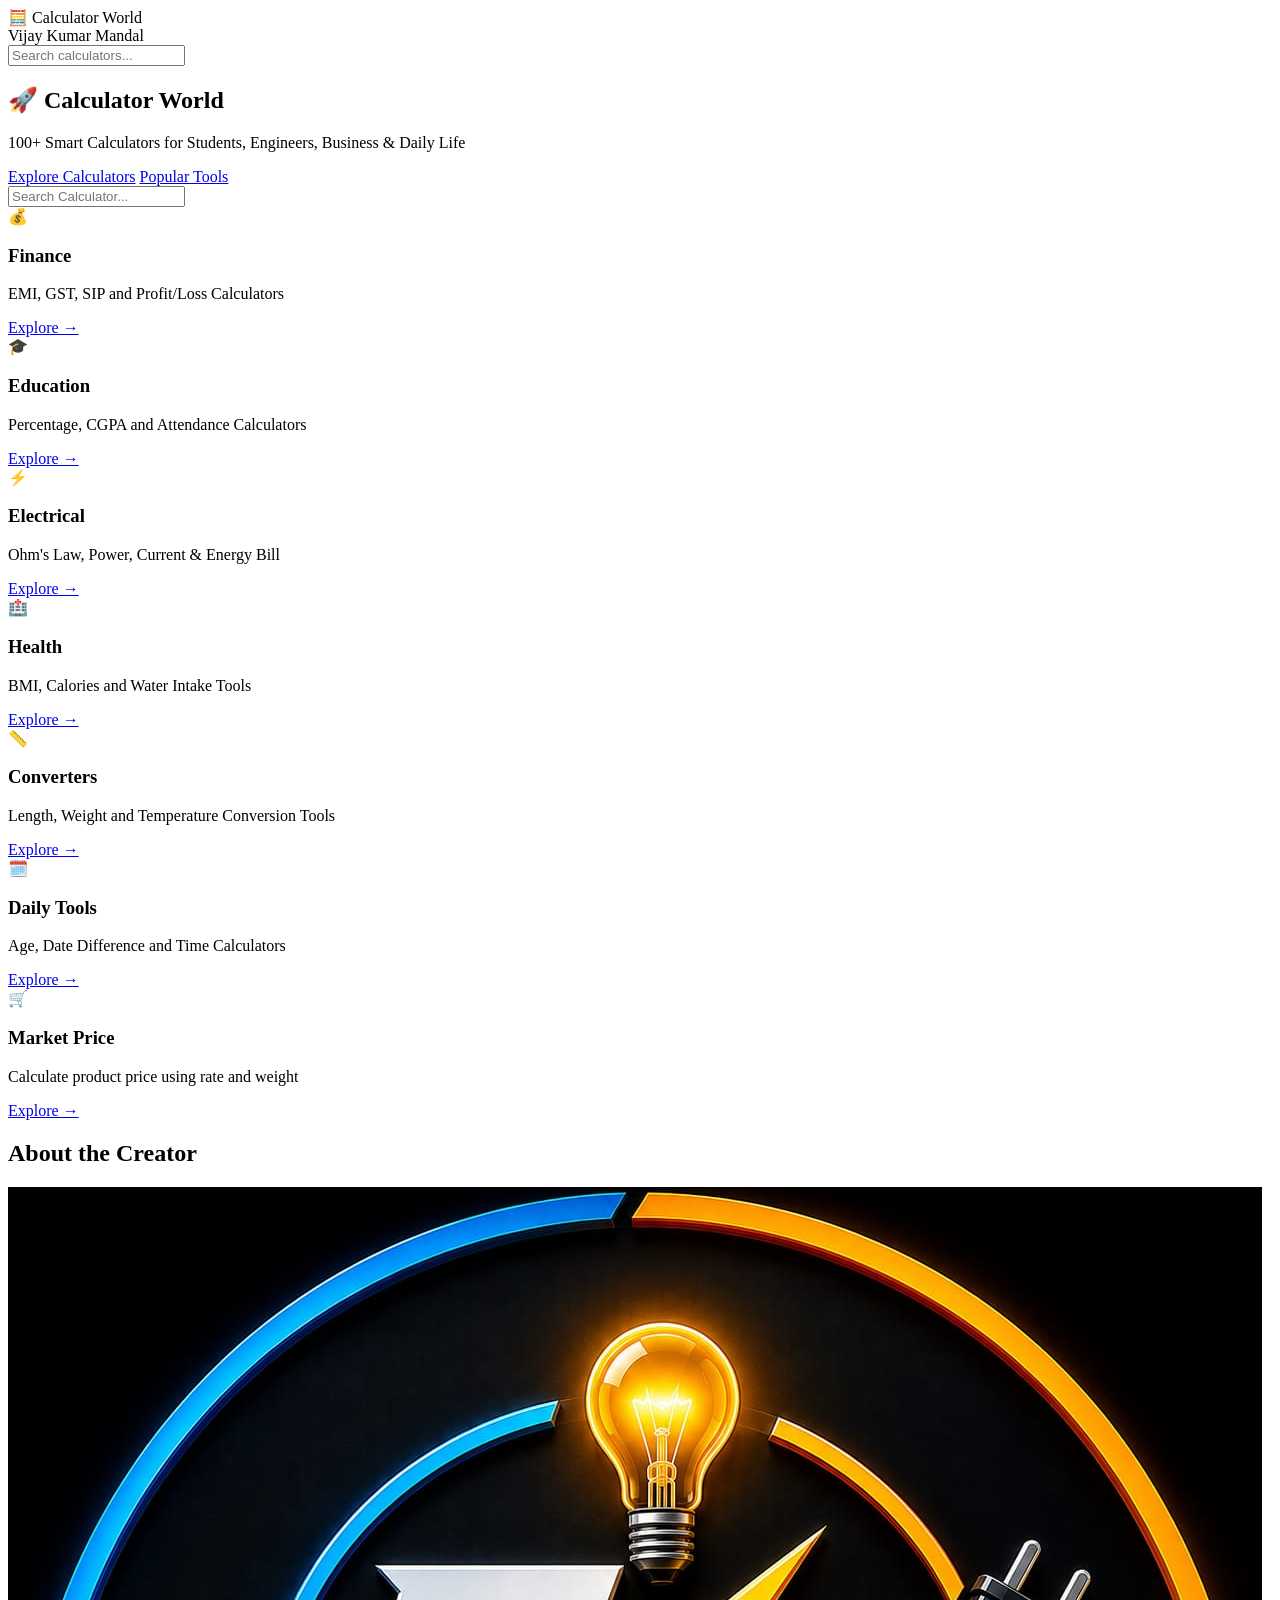
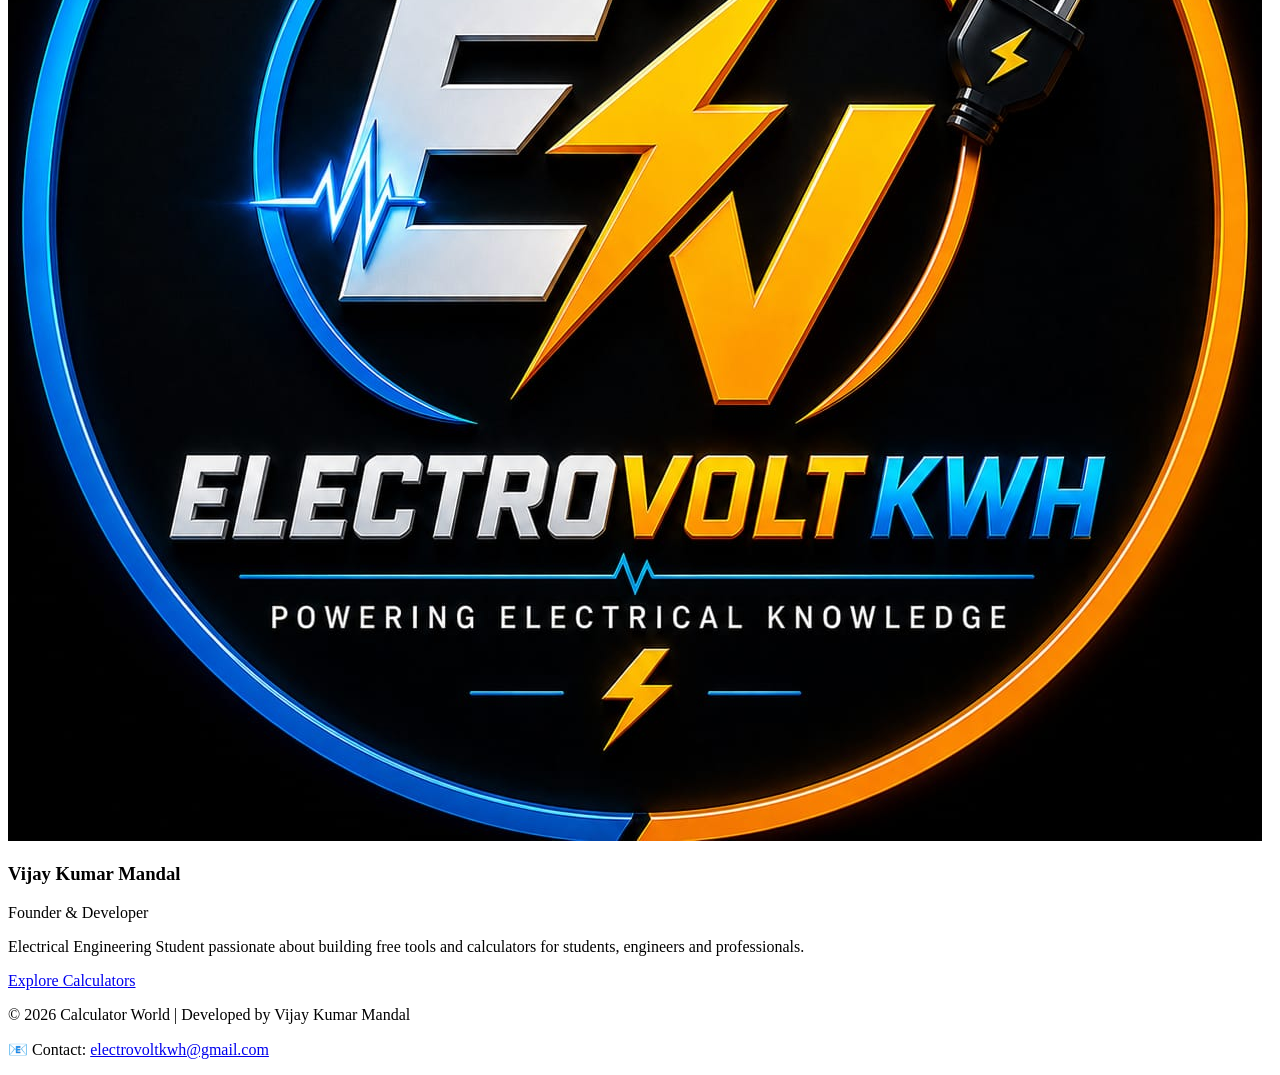
==== index.html @ 646f83fa "Add contact information to footer" ====
<!DOCTYPE html>
<html lang="en">
<head>
<meta charset="UTF-8">
<meta name="viewport" content="width=device-width, initial-scale=1.0">
<title>Calculator World</title>
<link rel="stylesheet" href="style.css">
    <head>
<meta charset="UTF-8">
<meta name="viewport" content="width=device-width, initial-scale=1.0">
<title>Calculator World</title>
<link rel="stylesheet" href="style.css">
</head>
</head>
<body>

<header>
    <div class="logo">🧮 Calculator World</div>
<div class="owner-name">Vijay Kumar Mandal</div>
    <input type="text" id="searchBox" placeholder="Search calculators...">
</header>

<section class="hero">
    <h1>🚀 Calculator World</h1>

    <p>
        100+ Smart Calculators for Students,
        Engineers, Business & Daily Life
    </p>

    <div class="hero-buttons">
        <a href="#categories" class="btn">Explore Calculators</a>
        <a href="#popular" class="btn2">Popular Tools</a>
    </div>
</section>
    <div class="search-box">
    <input
    type="text"
    placeholder="Search Calculator...">
</div>

<section class="categories">

  <div class="category-card finance">

    <div class="card-icon">💰</div>

    <h3>Finance</h3>

    <p>
        EMI, GST, SIP and
        Profit/Loss Calculators
    </p>

    <a href="finance.html" class="explore-btn">
        Explore →
    </a>

</div>
   <div class="category-card education">

    <div class="card-icon">🎓</div>

    <h3>Education</h3>

    <p>
        Percentage, CGPA and
        Attendance Calculators
    </p>

    <a href="education.html" class="explore-btn">
        Explore →
    </a>

</div>
  <div class="category-card electrical">

    <div class="card-icon">⚡</div>

    <h3>Electrical</h3>

    <p>
        Ohm's Law, Power,
        Current & Energy Bill
    </p>

    <a href="electrical.html" class="explore-btn">
        Explore →
    </a>

</div>

   <div class="category-card health">

    <div class="card-icon">🏥</div>

    <h3>Health</h3>

    <p>
        BMI, Calories and
        Water Intake Tools
    </p>

    <a href="health.html" class="explore-btn">
        Explore →
    </a>

</div>

  <div class="category-card converter">

    <div class="card-icon">📏</div>

    <h3>Converters</h3>

    <p>
        Length, Weight and
        Temperature Conversion Tools
    </p>

    <a href="converter.html" class="explore-btn">
        Explore →
    </a>

</div>

    <div class="category-card daily">

    <div class="card-icon">🗓️</div>

    <h3>Daily Tools</h3>

    <p>
        Age, Date Difference and
        Time Calculators
    </p>

    <a href="dailytools.html" class="explore-btn">
        Explore →
    </a>

</div>
    <div class="category-card market">

    <div class="card-icon">🛒</div>

    <h3>Market Price</h3>

    <p>
        Calculate product price
        using rate and weight
    </p>

    <a href="pricecalculator.html" class="explore-btn">
        Explore →
    </a>

</div>
</section>
    
<section class="team">

<h2>About the Creator</h2>

<div class="profile-card">

<div class="profile-image">
<img src="image/vijay.jpg" alt="Vijay Kumar Mandal">
</div>

<div class="profile-info">
<h3>Vijay Kumar Mandal</h3>

<p class="role">Founder & Developer</p>

<p>
Electrical Engineering Student passionate about building
free tools and calculators for students, engineers and professionals.
</p>

<a href="#" class="btn">Explore Calculators</a>

</div>

</div>

</section>
<footer>
    <p>© 2026 Calculator World | Developed by Vijay Kumar Mandal</p>

    <p>
        📧 Contact:
        <a href="mailto:electrovoltkwh@gmail.com">
            electrovoltkwh@gmail.com
        </a>
    </p>
</footer>

<script src="script.js"></script>
</body>
</html>
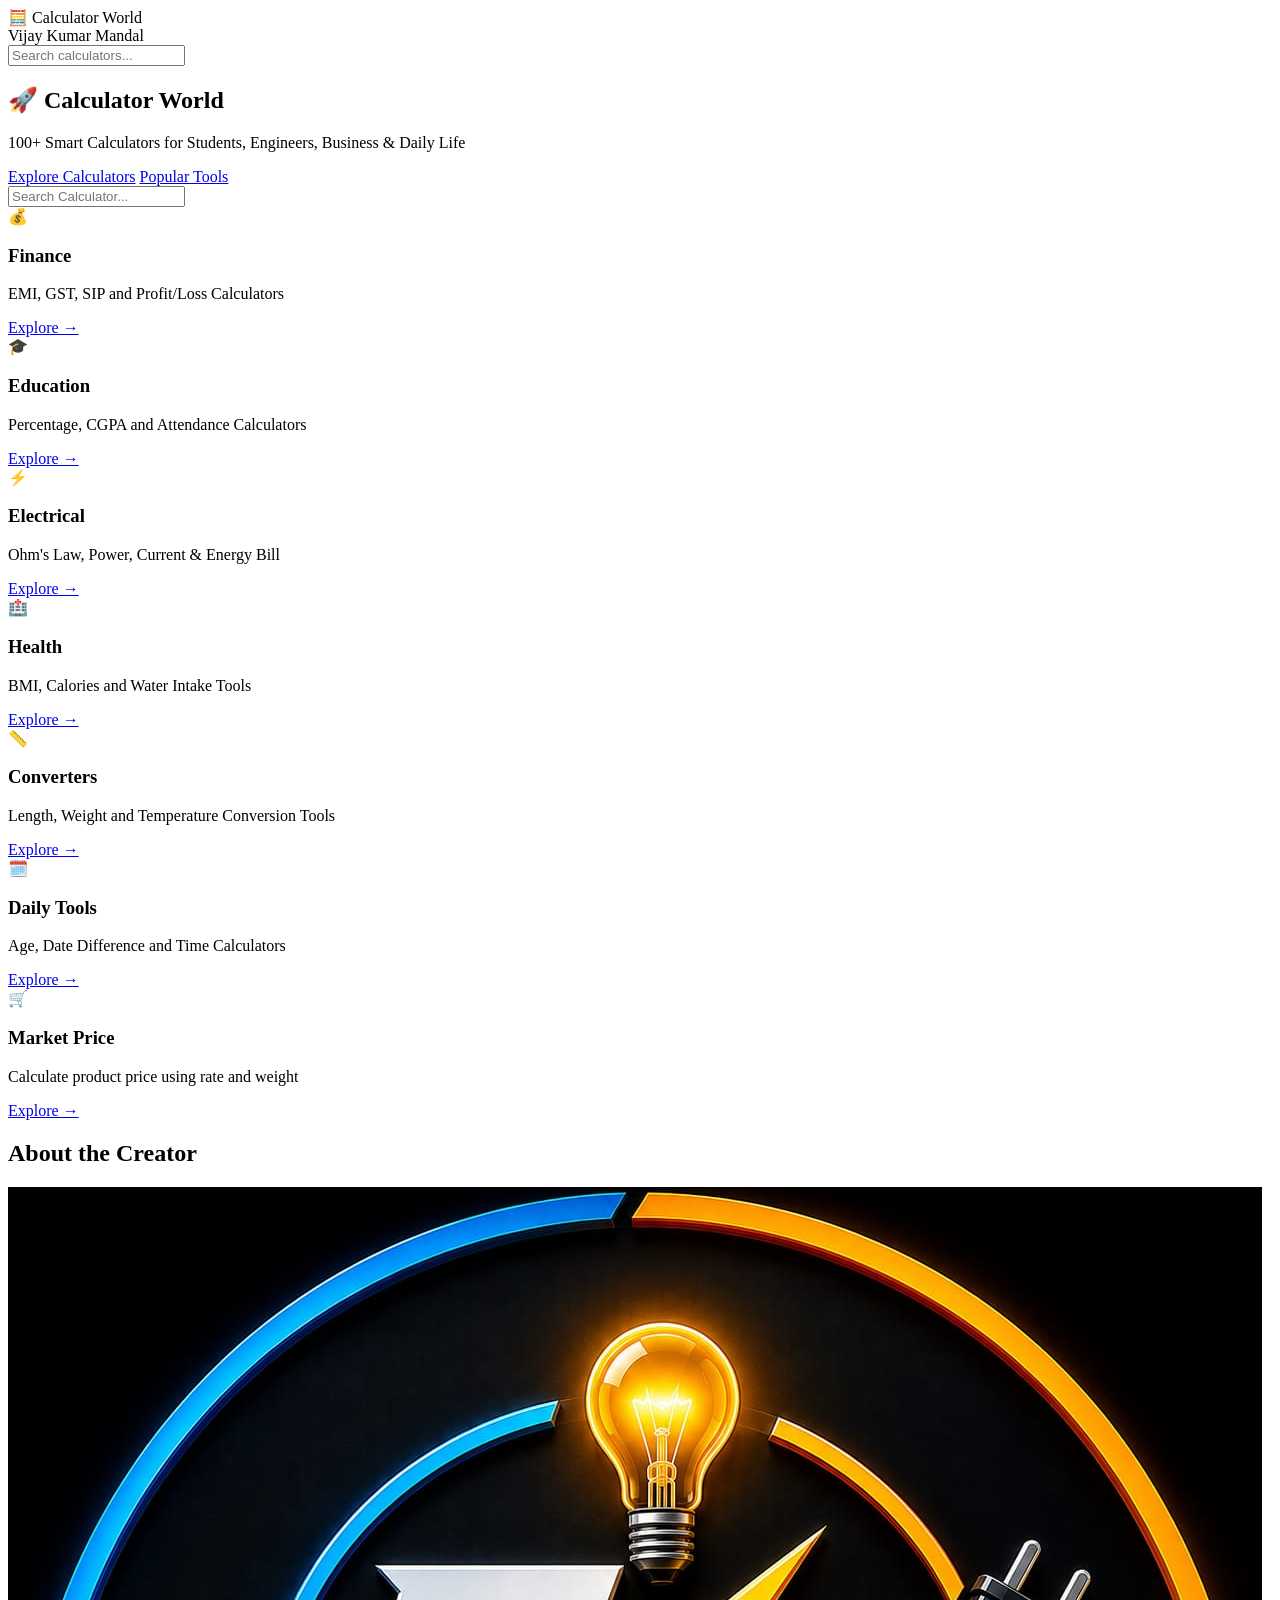
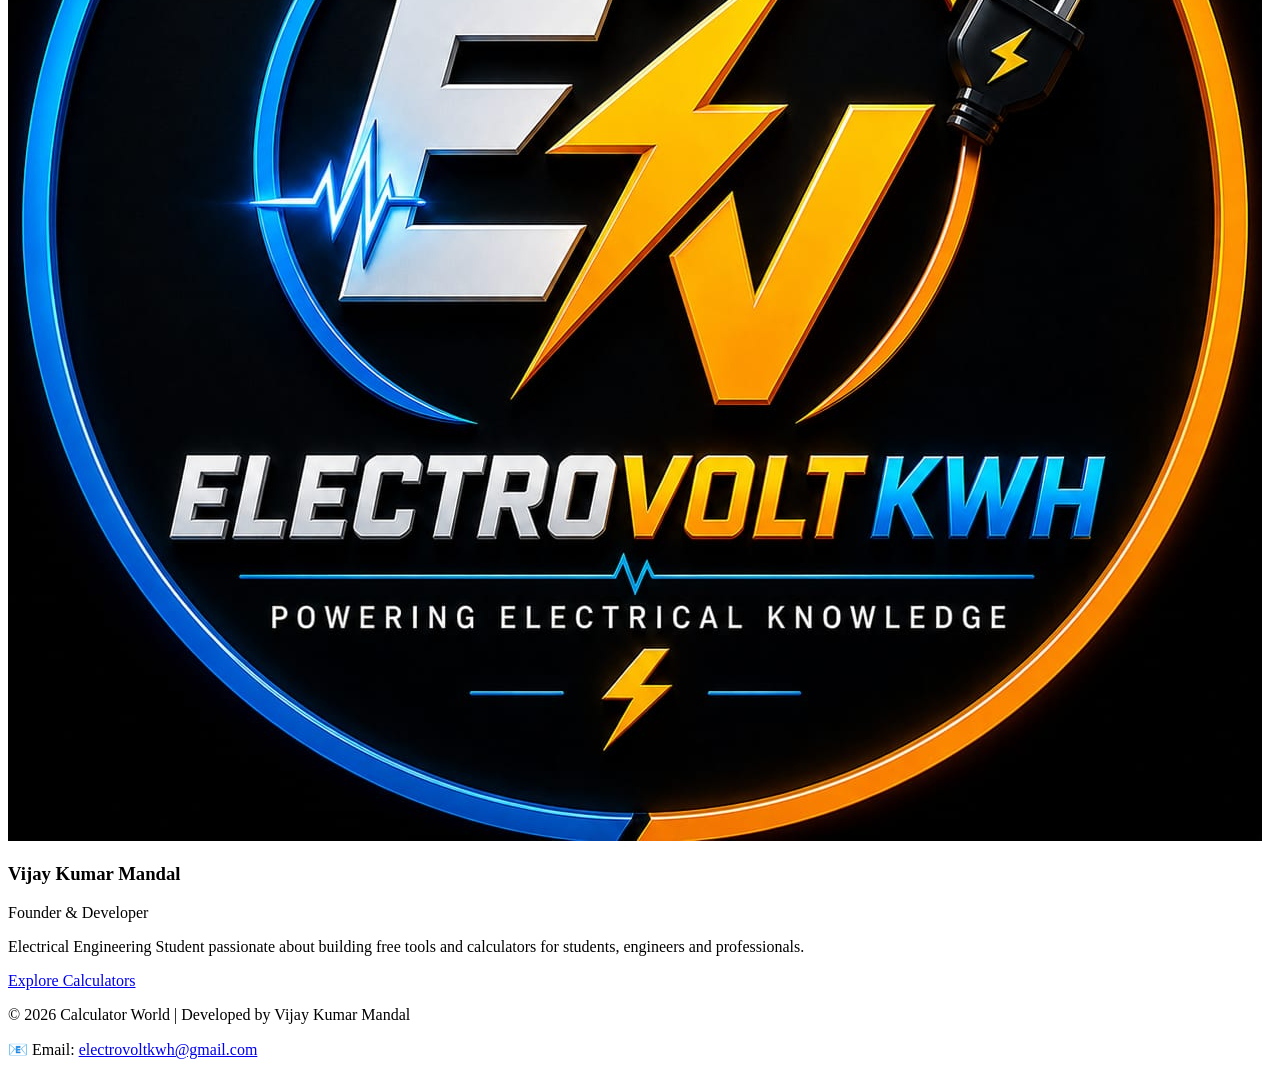
==== commit afa6565d: "Update footer contact information label" ====
--- a/index.html
+++ b/index.html
@@ -185,11 +185,11 @@
 </div>
 
 </section>
-<footer>
+<footer> 
     <p>© 2026 Calculator World | Developed by Vijay Kumar Mandal</p>
 
     <p>
-        📧 Contact:
+        📧 Email:
         <a href="mailto:electrovoltkwh@gmail.com">
             electrovoltkwh@gmail.com
         </a>
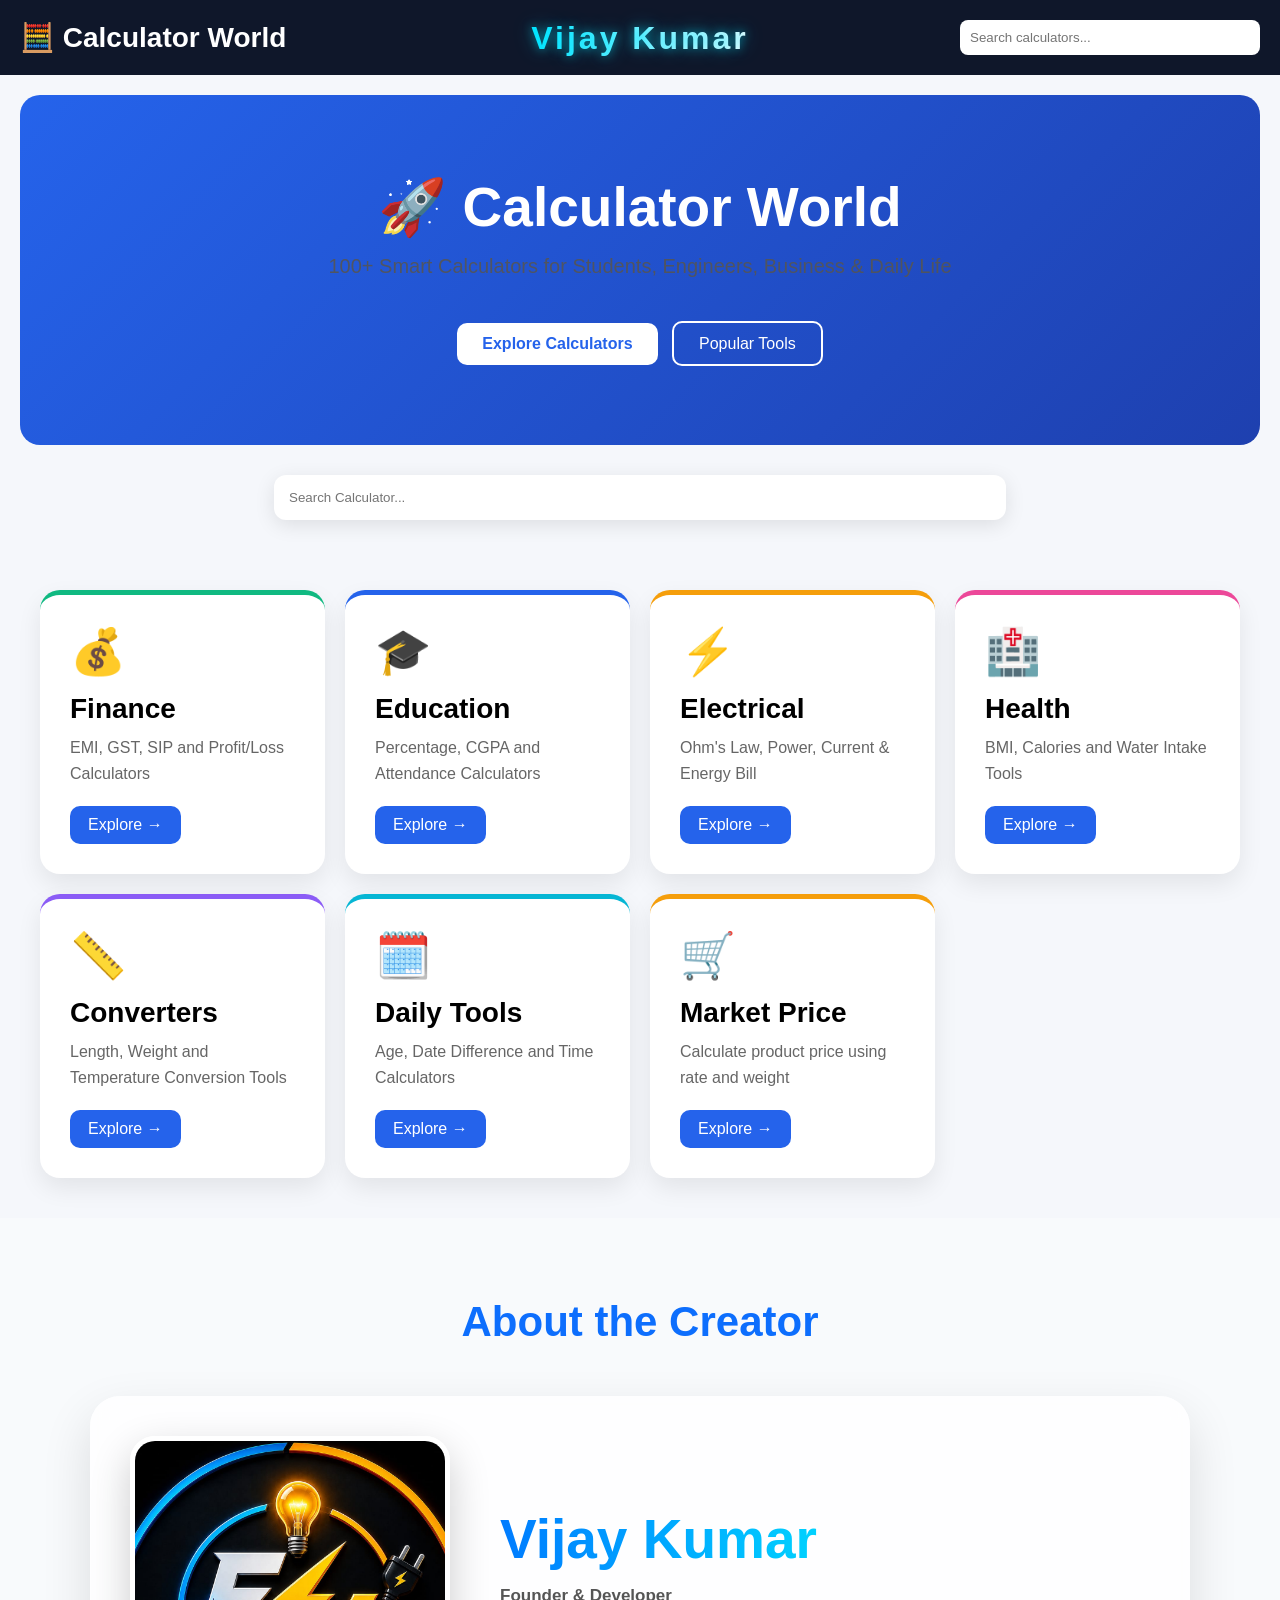
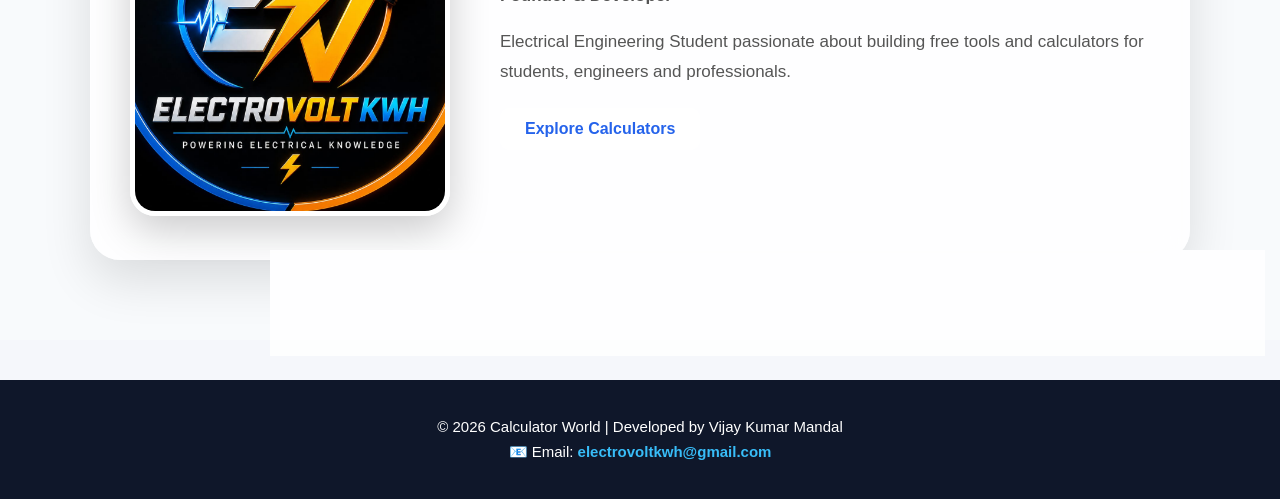
==== commit b29425aa: "Update owner name to 'Vijay Kumar'" ====
--- a/index.html
+++ b/index.html
@@ -11,12 +11,11 @@
 <title>Calculator World</title>
 <link rel="stylesheet" href="style.css">
 </head>
-</head>
 <body>
 
 <header>
     <div class="logo">🧮 Calculator World</div>
-<div class="owner-name">Vijay Kumar Mandal</div>
+<div class="owner-name">Vijay Kumar </div>
     <input type="text" id="searchBox" placeholder="Search calculators...">
 </header>
 
@@ -165,11 +164,11 @@
 <div class="profile-card">
 
 <div class="profile-image">
-<img src="image/vijay.jpg" alt="Vijay Kumar Mandal">
+<img src="image/vijay.jpg" alt="Vijay Kumar ">
 </div>
 
 <div class="profile-info">
-<h3>Vijay Kumar Mandal</h3>
+<h3>Vijay Kumar </h3>
 
 <p class="role">Founder & Developer</p>
 
--- a/style.css
+++ b/style.css
@@ -0,0 +1,479 @@
+*{
+margin:0;
+padding:0;
+box-sizing:border-box;
+font-family:Arial,sans-serif;
+}
+
+body{
+background:#f5f7fb;
+}
+
+header{
+display:flex;
+justify-content:space-between;
+align-items:center;
+padding:20px;
+background:#0f172a;
+color:white;
+flex-wrap:wrap;
+}
+
+.logo{
+font-size:28px;
+font-weight:bold;
+}
+
+#searchBox{
+padding:10px;
+width:300px;
+border:none;
+border-radius:8px;
+}
+
+.hero{
+text-align:center;
+padding:60px 20px;
+background:white;
+}
+
+.hero h1{
+font-size:42px;
+margin-bottom:15px;
+}
+
+.hero p{
+font-size:18px;
+color:#555;
+}
+
+.categories{
+display:grid;
+grid-template-columns:repeat(auto-fit,minmax(280px,1fr));
+gap:20px;
+padding:40px;
+}
+
+.card{
+background:white;
+padding:25px;
+border-radius:15px;
+box-shadow:0 5px 15px rgba(0,0,0,.1);
+}
+
+.card h2{
+margin-bottom:15px;
+}
+
+.card a{
+display:block;
+padding:8px 0;
+text-decoration:none;
+color:#2563eb;
+font-weight:500;
+}
+
+.card a:hover{
+color:#dc2626;
+}
+
+footer{
+    text-align:center;
+    padding:30px 20px;
+    background:#0f172a;
+    color:white;
+    margin-top:40px;
+}
+
+footer p{
+    margin:8px 0;
+    font-size:15px;
+}
+
+footer a{
+    color:#38bdf8;
+    text-decoration:none;
+    font-weight:bold;
+}
+
+footer a:hover{
+    color:#00ff88;
+    text-decoration:underline;
+}
+.stats{
+display:grid;
+grid-template-columns:repeat(auto-fit,minmax(200px,1fr));
+gap:20px;
+padding:30px;
+}
+
+.stat-card{
+background:white;
+padding:25px;
+text-align:center;
+border-radius:15px;
+box-shadow:0 5px 15px rgba(0,0,0,.1);
+}
+
+.stat-card h2{
+font-size:40px;
+color:#2563eb;
+}
+.team{
+padding:80px 50px;
+background:#f8fafc;
+}
+
+.team h2{
+text-align:center;
+font-size:42px;
+margin-bottom:50px;
+color:#0d6efd;
+}
+
+.profile-card{
+max-width:1100px;
+margin:auto;
+padding:40px;
+display:flex;
+align-items:center;
+gap:50px;
+
+background:rgba(255,255,255,0.8);
+backdrop-filter:blur(15px);
+
+border-radius:30px;
+box-shadow:0 20px 50px rgba(0,0,0,.12);
+
+transition:.4s;
+}
+
+.profile-card:hover{
+transform:translateY(-8px);
+box-shadow:0 30px 70px rgba(0,0,0,.18);
+}
+
+.profile-image img{
+width:320px;
+height:380px;
+object-fit:cover;
+
+border-radius:25px;
+
+border:5px solid white;
+
+box-shadow:0 15px 40px rgba(0,0,0,.2);
+
+transition:.4s;
+}
+
+.profile-image img:hover{
+transform:scale(1.05);
+}
+
+.profile-info{
+flex:1;
+}
+
+.profile-info h3{
+font-size:55px;
+font-weight:800;
+
+background:linear-gradient(
+90deg,
+#007bff,
+#00d4ff,
+#007bff
+);
+
+-webkit-background-clip:text;
+-webkit-text-fill-color:transparent;
+
+margin-bottom:10px;
+}
+
+.role{
+font-size:18px;
+color:#0d6efd;
+font-weight:600;
+margin-bottom:15px;
+}
+
+.profile-info p{
+font-size:17px;
+line-height:1.8;
+color:#555;
+}
+
+.btn{
+display:inline-block;
+margin-top:20px;
+padding:12px 25px;
+background:#0d6efd;
+color:white;
+text-decoration:none;
+border-radius:8px;
+font-weight:bold;
+}
+
+.btn:hover{
+background:#084298;
+}
+.hero{
+    background: linear-gradient(135deg,#2563eb,#1e40af);
+    color:white;
+    text-align:center;
+    padding:80px 20px;
+    border-radius:20px;
+    margin:20px;
+}
+
+.hero h1{
+    font-size:55px;
+    margin-bottom:15px;
+}
+
+.hero p{
+    font-size:20px;
+    opacity:0.9;
+}
+
+.hero-buttons{
+    margin-top:25px;
+}
+
+.btn{
+    background:white;
+    color:#2563eb;
+    padding:12px 25px;
+    text-decoration:none;
+    border-radius:10px;
+    font-weight:bold;
+    margin-right:10px;
+}
+
+.btn2{
+    background:transparent;
+    color:white;
+    border:2px solid white;
+    padding:12px 25px;
+    text-decoration:none;
+    border-radius:10px;
+}
+.search-box{
+    text-align:center;
+    margin:30px;
+}
+
+.search-box input{
+    width:60%;
+    padding:15px;
+    border-radius:12px;
+    border:none;
+    box-shadow:0 5px 20px rgba(0,0,0,.1);
+}
+.stats{
+display:grid;
+grid-template-columns:repeat(3,1fr);
+gap:20px;
+margin:30px;
+}
+
+.stat-card{
+background:white;
+padding:30px;
+border-radius:20px;
+text-align:center;
+box-shadow:0 10px 30px rgba(0,0,0,.08);
+transition:.3s;
+}
+
+.stat-card:hover{
+transform:translateY(-8px);
+}
+.popular-section{
+    text-align:center;
+    padding:50px 20px;
+}
+
+.popular-section h2{
+    font-size:32px;
+    margin-bottom:25px;
+}
+
+.popular-grid{
+    display:flex;
+    justify-content:center;
+    flex-wrap:wrap;
+    gap:15px;
+}
+
+.popular-btn{
+    text-decoration:none;
+    background:#2563eb;
+    color:white;
+    padding:14px 24px;
+    border-radius:12px;
+    font-weight:600;
+    transition:0.3s;
+}
+
+.popular-btn:hover{
+    transform:translateY(-5px);
+    box-shadow:0 8px 20px rgba(37,99,235,0.3);
+}
+
+.featured{
+    background:#f59e0b;
+}
+.category-card{
+    background:white;
+    padding:30px;
+    border-radius:20px;
+    box-shadow:0 10px 25px rgba(0,0,0,0.08);
+    transition:0.3s;
+}
+
+.category-card:hover{
+    transform:translateY(-10px);
+    box-shadow:0 15px 35px rgba(0,0,0,0.15);
+}
+
+.card-icon{
+    font-size:45px;
+    margin-bottom:15px;
+}
+
+.category-card h3{
+    font-size:28px;
+    margin-bottom:10px;
+}
+
+.category-card p{
+    color:#666;
+    line-height:1.6;
+    margin-bottom:20px;
+}
+
+.explore-btn{
+    background:#2563eb;
+    color:white;
+    padding:10px 18px;
+    border-radius:10px;
+    text-decoration:none;
+    display:inline-block;
+}
+.finance{
+border-top:5px solid #10b981;
+}
+
+.education{
+border-top:5px solid #2563eb;
+}
+
+.electrical{
+border-top:5px solid #f59e0b;
+}
+
+.health{
+border-top:5px solid #ec4899;
+}
+.featured{
+    background:linear-gradient(
+    135deg,
+    #2563eb,
+    #1e40af
+    );
+
+    color:white;
+    text-align:center;
+
+    padding:40px;
+    margin:30px;
+
+    border-radius:20px;
+}
+
+.featured h2{
+    font-size:32px;
+    margin-bottom:10px;
+}
+
+.featured h3{
+    font-size:28px;
+    margin-bottom:15px;
+}
+
+.featured p{
+    font-size:18px;
+    margin-bottom:20px;
+}
+
+.featured-btn{
+    display:inline-block;
+
+    background:white;
+    color:#2563eb;
+
+    padding:12px 24px;
+
+    border-radius:12px;
+
+    text-decoration:none;
+    font-weight:bold;
+}
+.converter{
+    border-top:5px solid #8b5cf6;
+}
+
+.daily{
+    border-top:5px solid #06b6d4;
+}
+.market{
+    border-top:5px solid #f59e0b;
+}
+.market{
+    border-top:5px solid #f59e0b;
+}
+header{
+position:relative;
+}
+
+.owner-name{
+position:absolute;
+left:50%;
+top:50%;
+transform:translate(-50%,-50%);
+
+font-family:'Trebuchet MS',sans-serif;
+font-size:32px;
+font-weight:900;
+letter-spacing:3px;
+
+background:linear-gradient(
+90deg,
+#00e5ff,
+#ffffff,
+#00ff88,
+#ffd700
+);
+
+background-size:300% 300%;
+-webkit-background-clip:text;
+-webkit-text-fill-color:transparent;
+
+animation:glowMove 5s linear infinite;
+
+text-shadow:
+0 0 10px rgba(0,229,255,.5),
+0 0 20px rgba(0,229,255,.4);
+}
+
+@keyframes glowMove{
+0%{
+background-position:0% 50%;
+}
+100%{
+background-position:100% 50%;
+}
+}
--- a/style.css
+++ b/style.css
@@ -0,0 +1,479 @@
+*{
+margin:0;
+padding:0;
+box-sizing:border-box;
+font-family:Arial,sans-serif;
+}
+
+body{
+background:#f5f7fb;
+}
+
+header{
+display:flex;
+justify-content:space-between;
+align-items:center;
+padding:20px;
+background:#0f172a;
+color:white;
+flex-wrap:wrap;
+}
+
+.logo{
+font-size:28px;
+font-weight:bold;
+}
+
+#searchBox{
+padding:10px;
+width:300px;
+border:none;
+border-radius:8px;
+}
+
+.hero{
+text-align:center;
+padding:60px 20px;
+background:white;
+}
+
+.hero h1{
+font-size:42px;
+margin-bottom:15px;
+}
+
+.hero p{
+font-size:18px;
+color:#555;
+}
+
+.categories{
+display:grid;
+grid-template-columns:repeat(auto-fit,minmax(280px,1fr));
+gap:20px;
+padding:40px;
+}
+
+.card{
+background:white;
+padding:25px;
+border-radius:15px;
+box-shadow:0 5px 15px rgba(0,0,0,.1);
+}
+
+.card h2{
+margin-bottom:15px;
+}
+
+.card a{
+display:block;
+padding:8px 0;
+text-decoration:none;
+color:#2563eb;
+font-weight:500;
+}
+
+.card a:hover{
+color:#dc2626;
+}
+
+footer{
+    text-align:center;
+    padding:30px 20px;
+    background:#0f172a;
+    color:white;
+    margin-top:40px;
+}
+
+footer p{
+    margin:8px 0;
+    font-size:15px;
+}
+
+footer a{
+    color:#38bdf8;
+    text-decoration:none;
+    font-weight:bold;
+}
+
+footer a:hover{
+    color:#00ff88;
+    text-decoration:underline;
+}
+.stats{
+display:grid;
+grid-template-columns:repeat(auto-fit,minmax(200px,1fr));
+gap:20px;
+padding:30px;
+}
+
+.stat-card{
+background:white;
+padding:25px;
+text-align:center;
+border-radius:15px;
+box-shadow:0 5px 15px rgba(0,0,0,.1);
+}
+
+.stat-card h2{
+font-size:40px;
+color:#2563eb;
+}
+.team{
+padding:80px 50px;
+background:#f8fafc;
+}
+
+.team h2{
+text-align:center;
+font-size:42px;
+margin-bottom:50px;
+color:#0d6efd;
+}
+
+.profile-card{
+max-width:1100px;
+margin:auto;
+padding:40px;
+display:flex;
+align-items:center;
+gap:50px;
+
+background:rgba(255,255,255,0.8);
+backdrop-filter:blur(15px);
+
+border-radius:30px;
+box-shadow:0 20px 50px rgba(0,0,0,.12);
+
+transition:.4s;
+}
+
+.profile-card:hover{
+transform:translateY(-8px);
+box-shadow:0 30px 70px rgba(0,0,0,.18);
+}
+
+.profile-image img{
+width:320px;
+height:380px;
+object-fit:cover;
+
+border-radius:25px;
+
+border:5px solid white;
+
+box-shadow:0 15px 40px rgba(0,0,0,.2);
+
+transition:.4s;
+}
+
+.profile-image img:hover{
+transform:scale(1.05);
+}
+
+.profile-info{
+flex:1;
+}
+
+.profile-info h3{
+font-size:55px;
+font-weight:800;
+
+background:linear-gradient(
+90deg,
+#007bff,
+#00d4ff,
+#007bff
+);
+
+-webkit-background-clip:text;
+-webkit-text-fill-color:transparent;
+
+margin-bottom:10px;
+}
+
+.role{
+font-size:18px;
+color:#0d6efd;
+font-weight:600;
+margin-bottom:15px;
+}
+
+.profile-info p{
+font-size:17px;
+line-height:1.8;
+color:#555;
+}
+
+.btn{
+display:inline-block;
+margin-top:20px;
+padding:12px 25px;
+background:#0d6efd;
+color:white;
+text-decoration:none;
+border-radius:8px;
+font-weight:bold;
+}
+
+.btn:hover{
+background:#084298;
+}
+.hero{
+    background: linear-gradient(135deg,#2563eb,#1e40af);
+    color:white;
+    text-align:center;
+    padding:80px 20px;
+    border-radius:20px;
+    margin:20px;
+}
+
+.hero h1{
+    font-size:55px;
+    margin-bottom:15px;
+}
+
+.hero p{
+    font-size:20px;
+    opacity:0.9;
+}
+
+.hero-buttons{
+    margin-top:25px;
+}
+
+.btn{
+    background:white;
+    color:#2563eb;
+    padding:12px 25px;
+    text-decoration:none;
+    border-radius:10px;
+    font-weight:bold;
+    margin-right:10px;
+}
+
+.btn2{
+    background:transparent;
+    color:white;
+    border:2px solid white;
+    padding:12px 25px;
+    text-decoration:none;
+    border-radius:10px;
+}
+.search-box{
+    text-align:center;
+    margin:30px;
+}
+
+.search-box input{
+    width:60%;
+    padding:15px;
+    border-radius:12px;
+    border:none;
+    box-shadow:0 5px 20px rgba(0,0,0,.1);
+}
+.stats{
+display:grid;
+grid-template-columns:repeat(3,1fr);
+gap:20px;
+margin:30px;
+}
+
+.stat-card{
+background:white;
+padding:30px;
+border-radius:20px;
+text-align:center;
+box-shadow:0 10px 30px rgba(0,0,0,.08);
+transition:.3s;
+}
+
+.stat-card:hover{
+transform:translateY(-8px);
+}
+.popular-section{
+    text-align:center;
+    padding:50px 20px;
+}
+
+.popular-section h2{
+    font-size:32px;
+    margin-bottom:25px;
+}
+
+.popular-grid{
+    display:flex;
+    justify-content:center;
+    flex-wrap:wrap;
+    gap:15px;
+}
+
+.popular-btn{
+    text-decoration:none;
+    background:#2563eb;
+    color:white;
+    padding:14px 24px;
+    border-radius:12px;
+    font-weight:600;
+    transition:0.3s;
+}
+
+.popular-btn:hover{
+    transform:translateY(-5px);
+    box-shadow:0 8px 20px rgba(37,99,235,0.3);
+}
+
+.featured{
+    background:#f59e0b;
+}
+.category-card{
+    background:white;
+    padding:30px;
+    border-radius:20px;
+    box-shadow:0 10px 25px rgba(0,0,0,0.08);
+    transition:0.3s;
+}
+
+.category-card:hover{
+    transform:translateY(-10px);
+    box-shadow:0 15px 35px rgba(0,0,0,0.15);
+}
+
+.card-icon{
+    font-size:45px;
+    margin-bottom:15px;
+}
+
+.category-card h3{
+    font-size:28px;
+    margin-bottom:10px;
+}
+
+.category-card p{
+    color:#666;
+    line-height:1.6;
+    margin-bottom:20px;
+}
+
+.explore-btn{
+    background:#2563eb;
+    color:white;
+    padding:10px 18px;
+    border-radius:10px;
+    text-decoration:none;
+    display:inline-block;
+}
+.finance{
+border-top:5px solid #10b981;
+}
+
+.education{
+border-top:5px solid #2563eb;
+}
+
+.electrical{
+border-top:5px solid #f59e0b;
+}
+
+.health{
+border-top:5px solid #ec4899;
+}
+.featured{
+    background:linear-gradient(
+    135deg,
+    #2563eb,
+    #1e40af
+    );
+
+    color:white;
+    text-align:center;
+
+    padding:40px;
+    margin:30px;
+
+    border-radius:20px;
+}
+
+.featured h2{
+    font-size:32px;
+    margin-bottom:10px;
+}
+
+.featured h3{
+    font-size:28px;
+    margin-bottom:15px;
+}
+
+.featured p{
+    font-size:18px;
+    margin-bottom:20px;
+}
+
+.featured-btn{
+    display:inline-block;
+
+    background:white;
+    color:#2563eb;
+
+    padding:12px 24px;
+
+    border-radius:12px;
+
+    text-decoration:none;
+    font-weight:bold;
+}
+.converter{
+    border-top:5px solid #8b5cf6;
+}
+
+.daily{
+    border-top:5px solid #06b6d4;
+}
+.market{
+    border-top:5px solid #f59e0b;
+}
+.market{
+    border-top:5px solid #f59e0b;
+}
+header{
+position:relative;
+}
+
+.owner-name{
+position:absolute;
+left:50%;
+top:50%;
+transform:translate(-50%,-50%);
+
+font-family:'Trebuchet MS',sans-serif;
+font-size:32px;
+font-weight:900;
+letter-spacing:3px;
+
+background:linear-gradient(
+90deg,
+#00e5ff,
+#ffffff,
+#00ff88,
+#ffd700
+);
+
+background-size:300% 300%;
+-webkit-background-clip:text;
+-webkit-text-fill-color:transparent;
+
+animation:glowMove 5s linear infinite;
+
+text-shadow:
+0 0 10px rgba(0,229,255,.5),
+0 0 20px rgba(0,229,255,.4);
+}
+
+@keyframes glowMove{
+0%{
+background-position:0% 50%;
+}
+100%{
+background-position:100% 50%;
+}
+}
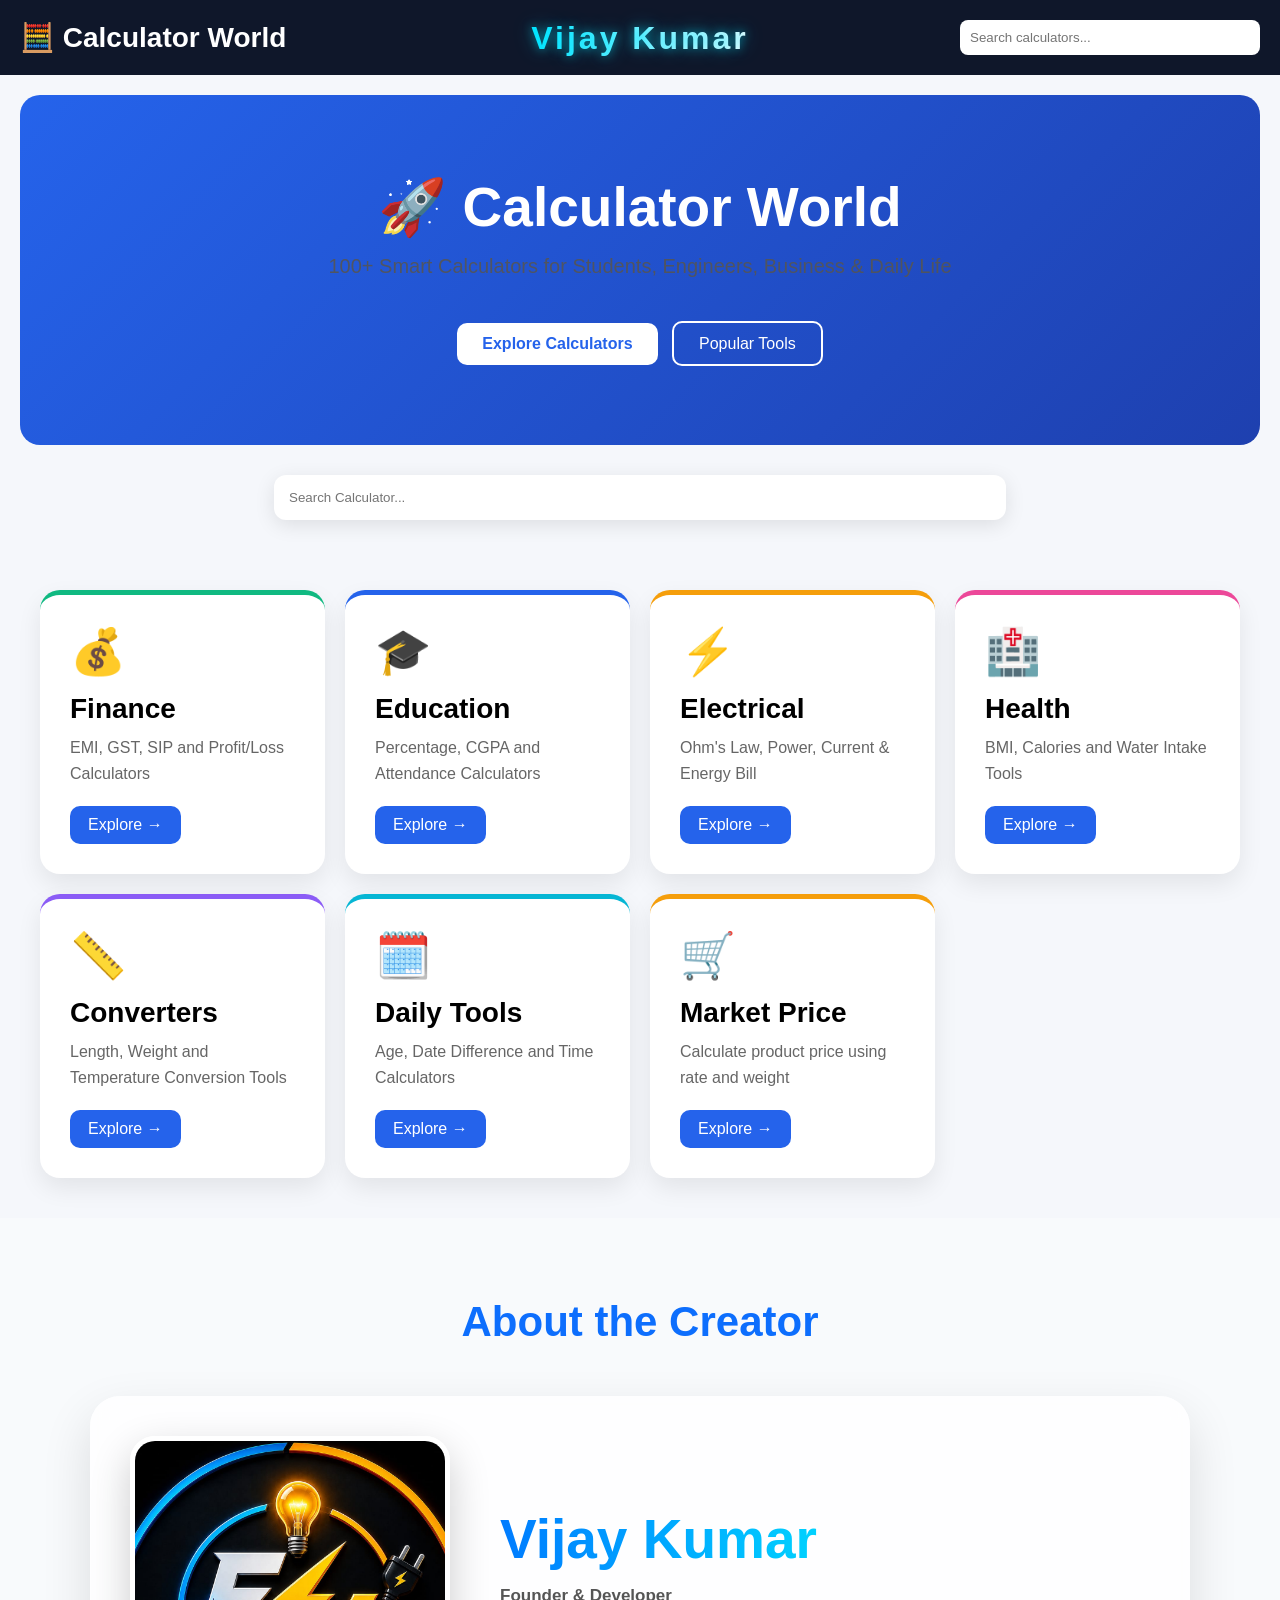
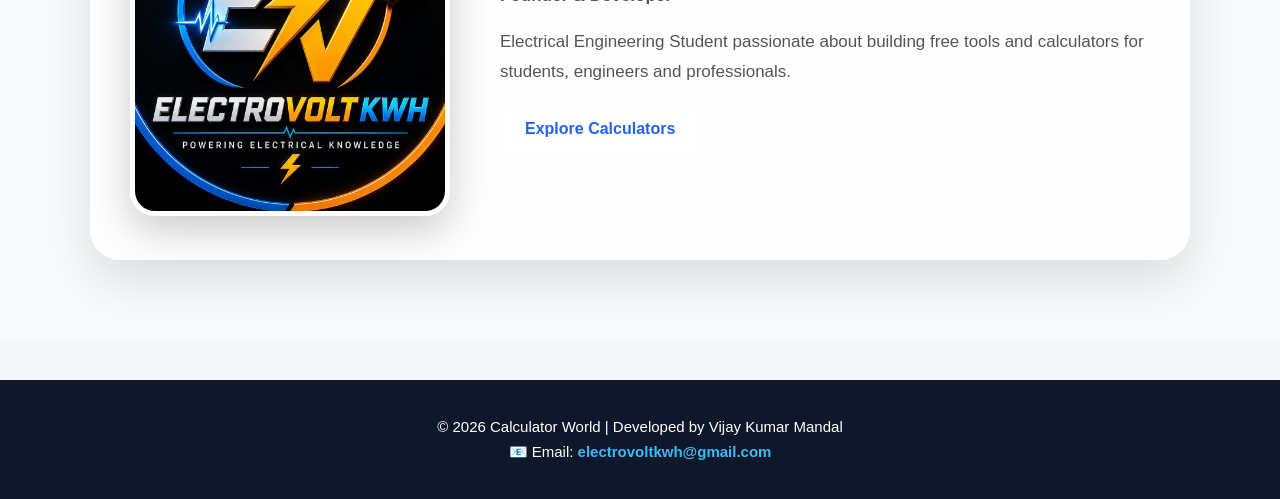
==== commit 1814ae80: "Integrate Google Analytics into index.html Added Google Analytics tracking scripts to the head secti" ====
--- a/index.html
+++ b/index.html
@@ -5,11 +5,16 @@
 <meta name="viewport" content="width=device-width, initial-scale=1.0">
 <title>Calculator World</title>
 <link rel="stylesheet" href="style.css">
-    <head>
-<meta charset="UTF-8">
-<meta name="viewport" content="width=device-width, initial-scale=1.0">
-<title>Calculator World</title>
-<link rel="stylesheet" href="style.css">
+    <!-- Google Analytics -->
+<script async src="https://www.googletagmanager.com/gtag/js?id=G-PXFPRTPP6J"></script>
+<script>
+  window.dataLayer = window.dataLayer || [];
+  function gtag(){dataLayer.push(arguments);}
+  gtag('js', new Date());
+
+  gtag('config', 'G-PXFPRTPP6J');
+</script>
+<!-- End Google Analytics -->
 </head>
 <body>
 
--- a/style.css
+++ b/style.css
@@ -477,3 +477,237 @@
 background-position:100% 50%;
 }
 }
+/* ================================
+   MOBILE RESPONSIVE DESIGN
+   ================================ */
+
+@media (max-width: 768px){
+
+    /* Header */
+    header{
+        padding:15px;
+        flex-direction:column;
+        gap:15px;
+        text-align:center;
+    }
+
+    .logo{
+        font-size:24px;
+    }
+
+    .owner-name{
+        position:static;
+        transform:none;
+        font-size:22px;
+        letter-spacing:1px;
+        order:2;
+    }
+
+    #searchBox{
+        width:100%;
+        max-width:400px;
+        order:3;
+    }
+
+
+    /* Hero */
+    .hero{
+        margin:10px;
+        padding:50px 15px;
+        border-radius:15px;
+    }
+
+    .hero h1{
+        font-size:36px;
+        line-height:1.2;
+    }
+
+    .hero p{
+        font-size:17px;
+        line-height:1.6;
+    }
+
+
+    /* Hero Buttons */
+    .hero-buttons{
+        display:flex;
+        flex-direction:column;
+        align-items:center;
+        gap:12px;
+    }
+
+    .hero-buttons .btn,
+    .hero-buttons .btn2{
+        width:90%;
+        max-width:300px;
+        margin-right:0;
+        text-align:center;
+    }
+
+
+    /* Search Box */
+    .search-box{
+        margin:20px 15px;
+    }
+
+    .search-box input{
+        width:100%;
+        padding:14px;
+    }
+
+
+    /* Categories */
+    .categories{
+        grid-template-columns:1fr;
+        gap:18px;
+        padding:20px 15px;
+    }
+
+    .category-card{
+        padding:25px;
+        text-align:center;
+    }
+
+    .category-card h3{
+        font-size:25px;
+    }
+
+
+    /* Profile / Creator Section */
+    .team{
+        padding:50px 15px;
+    }
+
+    .team h2{
+        font-size:32px;
+        margin-bottom:30px;
+    }
+
+    .profile-card{
+        flex-direction:column;
+        padding:25px 18px;
+        gap:25px;
+        text-align:center;
+    }
+
+    .profile-image img{
+        width:220px;
+        height:260px;
+    }
+
+    .profile-info h3{
+        font-size:36px;
+    }
+
+    .profile-info p{
+        font-size:16px;
+        line-height:1.7;
+    }
+
+
+    /* Stats */
+    .stats{
+        grid-template-columns:1fr;
+        margin:20px 15px;
+        gap:15px;
+    }
+
+
+    /* Popular Section */
+    .popular-section{
+        padding:40px 15px;
+    }
+
+    .popular-section h2{
+        font-size:28px;
+    }
+
+    .popular-grid{
+        flex-direction:column;
+        align-items:center;
+    }
+
+    .popular-btn{
+        width:90%;
+        max-width:350px;
+        text-align:center;
+    }
+
+
+    /* Featured Section */
+    .featured{
+        margin:20px 15px;
+        padding:30px 20px;
+    }
+
+    .featured h2{
+        font-size:28px;
+    }
+
+    .featured h3{
+        font-size:24px;
+    }
+
+    .featured p{
+        font-size:16px;
+        line-height:1.6;
+    }
+
+
+    /* Footer */
+    footer{
+        padding:25px 15px;
+        margin-top:30px;
+    }
+
+    footer p{
+        font-size:14px;
+        line-height:1.7;
+    }
+
+    footer a{
+        word-break:break-word;
+    }
+}
+
+
+/* Extra Small Phones */
+@media (max-width: 480px){
+
+    .logo{
+        font-size:21px;
+    }
+
+    .owner-name{
+        font-size:19px;
+    }
+
+    .hero h1{
+        font-size:30px;
+    }
+
+    .hero p{
+        font-size:16px;
+    }
+
+    .card-icon{
+        font-size:40px;
+    }
+
+    .category-card h3{
+        font-size:23px;
+    }
+
+    .profile-image img{
+        width:190px;
+        height:230px;
+    }
+
+    .profile-info h3{
+        font-size:30px;
+    }
+
+    .team h2{
+        font-size:28px;
+    }
+}
